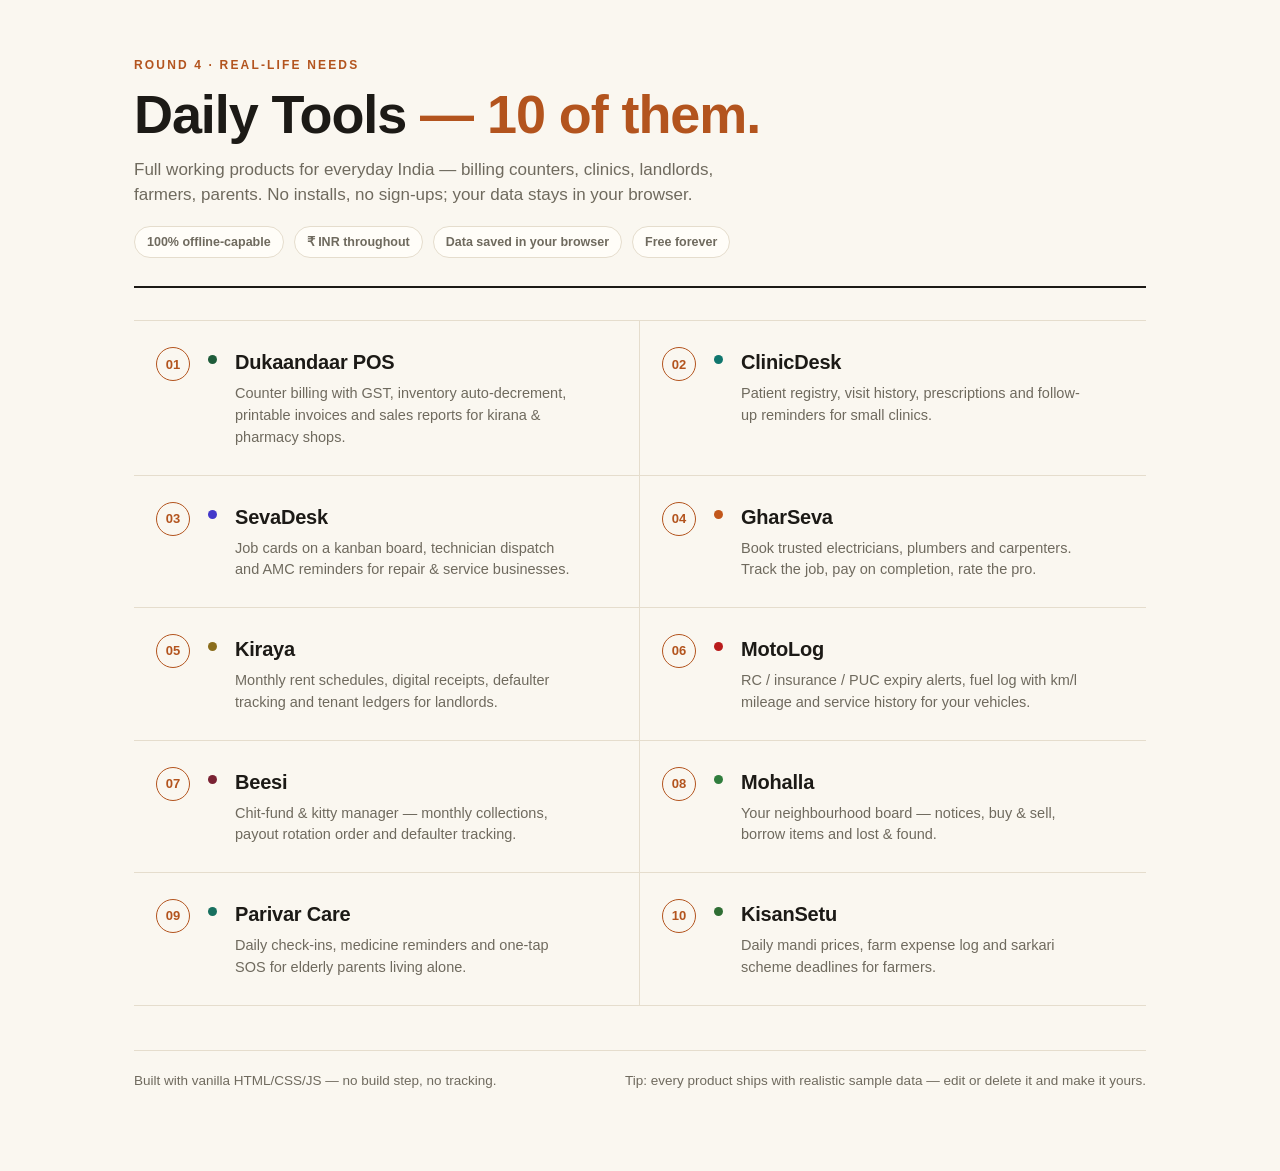
==== index.html @ 70d09edd "Round 4: 10 real-life products for India — all verified" ====
<!DOCTYPE html>
<html lang="en">
<head>
<meta charset="UTF-8">
<meta name="viewport" content="width=device-width, initial-scale=1.0">
<title>Daily Tools — 10 real-life products for India</title>
<style>
  :root{
    --paper:#faf7f0; --ink:#1c1a16; --muted:#6f6a5e; --line:#e5ddcd;
    --accent:#b3541e; --card:#fffdf8;
  }
  *{margin:0;padding:0;box-sizing:border-box}
  body{
    font-family:-apple-system,BlinkMacSystemFont,"Segoe UI",Roboto,"Helvetica Neue",Arial,sans-serif;
    background:var(--paper); color:var(--ink); line-height:1.5;
    -webkit-font-smoothing:antialiased;
  }
  .wrap{max-width:1060px;margin:0 auto;padding:56px 24px 80px}
  header{border-bottom:2px solid var(--ink);padding-bottom:28px;margin-bottom:8px}
  .kicker{font-size:12px;letter-spacing:.18em;text-transform:uppercase;color:var(--accent);font-weight:700;margin-bottom:12px}
  h1{font-size:clamp(34px,5vw,54px);line-height:1.05;letter-spacing:-.02em;font-weight:800}
  h1 .n{color:var(--accent)}
  .sub{margin-top:14px;color:var(--muted);font-size:17px;max-width:640px}
  .meta{margin-top:18px;display:flex;gap:10px;flex-wrap:wrap}
  .chip{font-size:12.5px;font-weight:600;border:1px solid var(--line);background:var(--card);
    padding:6px 12px;border-radius:999px;color:var(--muted)}
  .grid{display:grid;grid-template-columns:1fr 1fr;gap:0;margin-top:32px;border-top:1px solid var(--line)}
  .card{
    display:flex;gap:18px;align-items:flex-start;text-decoration:none;color:inherit;
    padding:26px 22px;border-bottom:1px solid var(--line);position:relative;
    transition:background .15s ease;
  }
  .card:nth-child(odd){border-right:1px solid var(--line)}
  .card:hover{background:var(--card)}
  .num{
    font-size:13px;font-weight:700;color:var(--accent);border:1.5px solid var(--accent);
    width:34px;height:34px;border-radius:50%;display:flex;align-items:center;justify-content:center;
    flex-shrink:0;font-variant-numeric:tabular-nums;
  }
  .card h2{font-size:20px;letter-spacing:-.01em;font-weight:750;margin-bottom:6px}
  .card p{font-size:14.5px;color:var(--muted);max-width:400px}
  .go{margin-left:auto;flex-shrink:0;align-self:center;color:var(--accent);opacity:0;transform:translateX(-6px);transition:all .15s ease}
  .card:hover .go{opacity:1;transform:none}
  .dot{width:9px;height:9px;border-radius:50%;flex-shrink:0;margin-top:8px}
  footer{margin-top:44px;padding-top:20px;border-top:1px solid var(--line);color:var(--muted);font-size:13.5px;display:flex;justify-content:space-between;flex-wrap:wrap;gap:8px}
  @media(max-width:720px){
    .grid{grid-template-columns:1fr}
    .card:nth-child(odd){border-right:none}
    .go{opacity:1;transform:none}
  }
  @media(prefers-reduced-motion:reduce){*{transition:none!important}}
</style>
</head>
<body>
<div class="wrap">
  <header>
    <div class="kicker">Round 4 · Real-life needs</div>
    <h1>Daily Tools <span class="n">— 10 of them.</span></h1>
    <p class="sub">Full working products for everyday India — billing counters, clinics, landlords, farmers, parents. No installs, no sign-ups; your data stays in your browser.</p>
    <div class="meta">
      <span class="chip">100% offline-capable</span>
      <span class="chip">₹ INR throughout</span>
      <span class="chip">Data saved in your browser</span>
      <span class="chip">Free forever</span>
    </div>
  </header>

  <div class="grid">
    <a class="card" href="dukaandaar-pos/">
      <span class="num">01</span><span class="dot" style="background:#1e5c3a"></span>
      <div><h2>Dukaandaar POS</h2><p>Counter billing with GST, inventory auto-decrement, printable invoices and sales reports for kirana &amp; pharmacy shops.</p></div>
      <svg class="go" width="22" height="22" viewBox="0 0 24 24" fill="none" stroke="currentColor" stroke-width="2"><path d="M5 12h14M13 6l6 6-6 6"/></svg>
    </a>
    <a class="card" href="clinicdesk/">
      <span class="num">02</span><span class="dot" style="background:#0f766e"></span>
      <div><h2>ClinicDesk</h2><p>Patient registry, visit history, prescriptions and follow-up reminders for small clinics.</p></div>
      <svg class="go" width="22" height="22" viewBox="0 0 24 24" fill="none" stroke="currentColor" stroke-width="2"><path d="M5 12h14M13 6l6 6-6 6"/></svg>
    </a>
    <a class="card" href="sevadesk/">
      <span class="num">03</span><span class="dot" style="background:#4338ca"></span>
      <div><h2>SevaDesk</h2><p>Job cards on a kanban board, technician dispatch and AMC reminders for repair &amp; service businesses.</p></div>
      <svg class="go" width="22" height="22" viewBox="0 0 24 24" fill="none" stroke="currentColor" stroke-width="2"><path d="M5 12h14M13 6l6 6-6 6"/></svg>
    </a>
    <a class="card" href="gharseva/">
      <span class="num">04</span><span class="dot" style="background:#c2571b"></span>
      <div><h2>GharSeva</h2><p>Book trusted electricians, plumbers and carpenters. Track the job, pay on completion, rate the pro.</p></div>
      <svg class="go" width="22" height="22" viewBox="0 0 24 24" fill="none" stroke="currentColor" stroke-width="2"><path d="M5 12h14M13 6l6 6-6 6"/></svg>
    </a>
    <a class="card" href="kiraya/">
      <span class="num">05</span><span class="dot" style="background:#8a6d1c"></span>
      <div><h2>Kiraya</h2><p>Monthly rent schedules, digital receipts, defaulter tracking and tenant ledgers for landlords.</p></div>
      <svg class="go" width="22" height="22" viewBox="0 0 24 24" fill="none" stroke="currentColor" stroke-width="2"><path d="M5 12h14M13 6l6 6-6 6"/></svg>
    </a>
    <a class="card" href="motolog/">
      <span class="num">06</span><span class="dot" style="background:#b91c1c"></span>
      <div><h2>MotoLog</h2><p>RC / insurance / PUC expiry alerts, fuel log with km/l mileage and service history for your vehicles.</p></div>
      <svg class="go" width="22" height="22" viewBox="0 0 24 24" fill="none" stroke="currentColor" stroke-width="2"><path d="M5 12h14M13 6l6 6-6 6"/></svg>
    </a>
    <a class="card" href="beesi/">
      <span class="num">07</span><span class="dot" style="background:#7a2233"></span>
      <div><h2>Beesi</h2><p>Chit-fund &amp; kitty manager — monthly collections, payout rotation order and defaulter tracking.</p></div>
      <svg class="go" width="22" height="22" viewBox="0 0 24 24" fill="none" stroke="currentColor" stroke-width="2"><path d="M5 12h14M13 6l6 6-6 6"/></svg>
    </a>
    <a class="card" href="mohalla/">
      <span class="num">08</span><span class="dot" style="background:#2f7d3d"></span>
      <div><h2>Mohalla</h2><p>Your neighbourhood board — notices, buy &amp; sell, borrow items and lost &amp; found.</p></div>
      <svg class="go" width="22" height="22" viewBox="0 0 24 24" fill="none" stroke="currentColor" stroke-width="2"><path d="M5 12h14M13 6l6 6-6 6"/></svg>
    </a>
    <a class="card" href="parivar-care/">
      <span class="num">09</span><span class="dot" style="background:#17705f"></span>
      <div><h2>Parivar Care</h2><p>Daily check-ins, medicine reminders and one-tap SOS for elderly parents living alone.</p></div>
      <svg class="go" width="22" height="22" viewBox="0 0 24 24" fill="none" stroke="currentColor" stroke-width="2"><path d="M5 12h14M13 6l6 6-6 6"/></svg>
    </a>
    <a class="card" href="kisansetu/">
      <span class="num">10</span><span class="dot" style="background:#2f6e34"></span>
      <div><h2>KisanSetu</h2><p>Daily mandi prices, farm expense log and sarkari scheme deadlines for farmers.</p></div>
      <svg class="go" width="22" height="22" viewBox="0 0 24 24" fill="none" stroke="currentColor" stroke-width="2"><path d="M5 12h14M13 6l6 6-6 6"/></svg>
    </a>
  </div>

  <footer>
    <span>Built with vanilla HTML/CSS/JS — no build step, no tracking.</span>
    <span>Tip: every product ships with realistic sample data — edit or delete it and make it yours.</span>
  </footer>
</div>
</body>
</html>
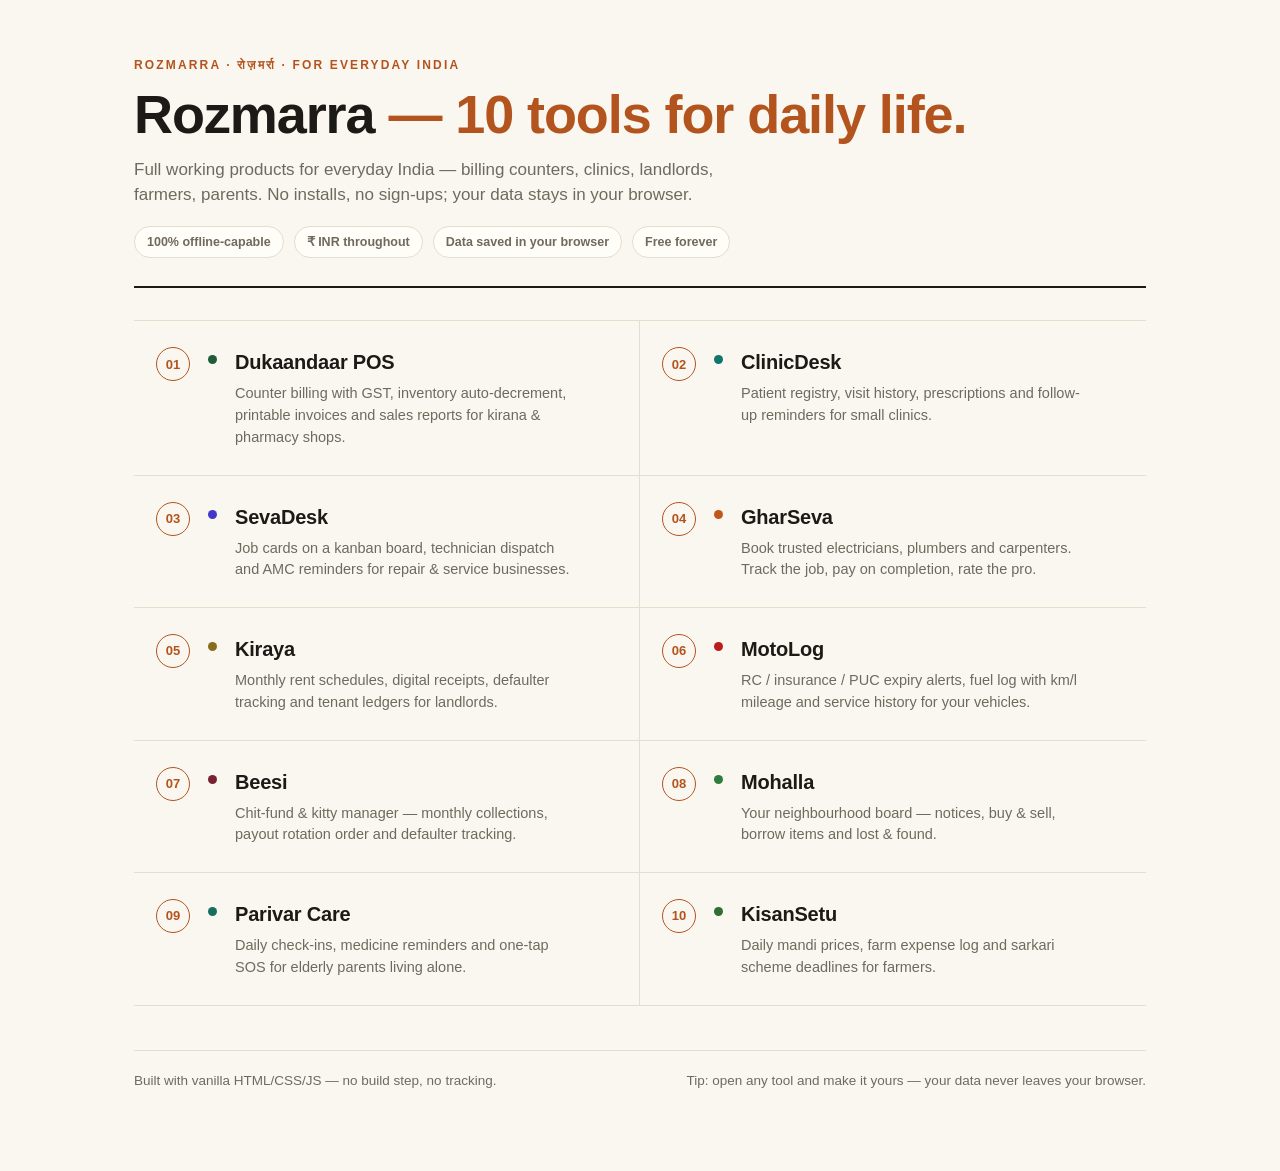
==== commit 1dbb7cef: "Rebrand to Rozmarra: new README, hub page, screenshots" ====
--- a/index.html
+++ b/index.html
@@ -3,7 +3,7 @@
 <head>
 <meta charset="UTF-8">
 <meta name="viewport" content="width=device-width, initial-scale=1.0">
-<title>Daily Tools — 10 real-life products for India</title>
+<title>Rozmarra — everyday tools for everyday India</title>
 <style>
   :root{
     --paper:#faf7f0; --ink:#1c1a16; --muted:#6f6a5e; --line:#e5ddcd;
@@ -54,8 +54,8 @@
 <body>
 <div class="wrap">
   <header>
-    <div class="kicker">Round 4 · Real-life needs</div>
-    <h1>Daily Tools <span class="n">— 10 of them.</span></h1>
+    <div class="kicker">Rozmarra · रोज़मर्रा · for everyday India</div>
+    <h1>Rozmarra <span class="n">— 10 tools for daily life.</span></h1>
     <p class="sub">Full working products for everyday India — billing counters, clinics, landlords, farmers, parents. No installs, no sign-ups; your data stays in your browser.</p>
     <div class="meta">
       <span class="chip">100% offline-capable</span>
@@ -120,7 +120,7 @@
 
   <footer>
     <span>Built with vanilla HTML/CSS/JS — no build step, no tracking.</span>
-    <span>Tip: every product ships with realistic sample data — edit or delete it and make it yours.</span>
+    <span>Tip: open any tool and make it yours — your data never leaves your browser.</span>
   </footer>
 </div>
 </body>
